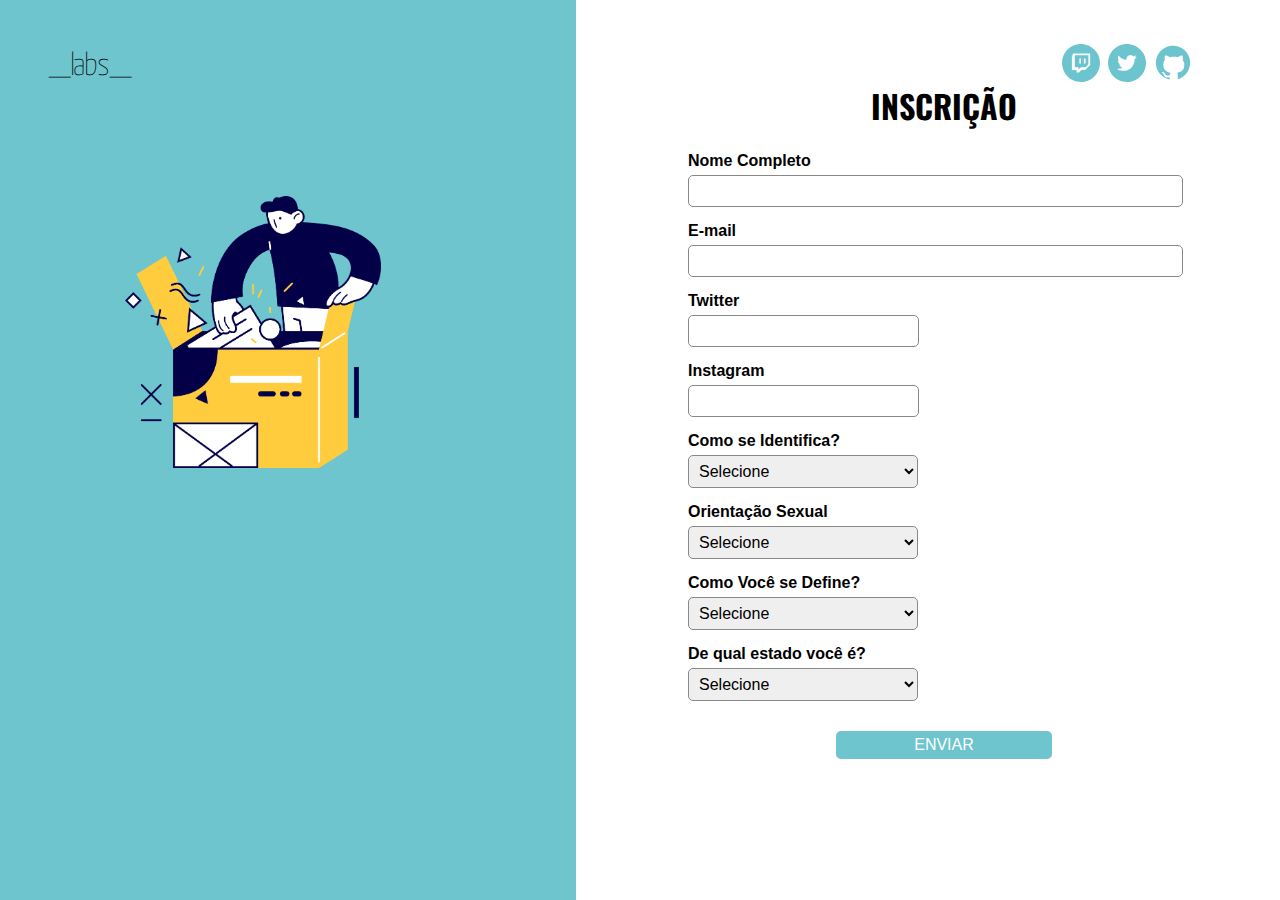
==== subscription.html @ 52266331 "Registration page added and minor alterations on the index" ====
<!DOCTYPE html>
<html lang="en">
<head>
    <meta charset="UTF-8">
    <meta http-equiv="X-UA-Compatible" content="IE=edge">
    <meta name="viewport" content="width=device-width, initial-scale=1.0">
    <link rel="stylesheet" href="css/index.css">
    <link rel="preconnect" href="https://fonts.googleapis.com">
    <link rel="preconnect" href="https://fonts.gstatic.com" crossorigin>
    <link href="https://fonts.googleapis.com/css2?family=Oswald&family=Yanone+Kaffeesatz&familysvg=Roboto&display&display=swap" rel="stylesheet">
    <title>Inscrição</title>
</head>
<body class="subscription">
    <header class="container">
        <div class="col-left">
            <a href="http://blog.dunderlabs.com"><p class="logo-dunder">__labs__</p></a>
        </div>
        <div class="col-right subscription icons-top">
            <a href="https://github.com/dunderlabs"><img class="icon" src="css\images\github.svg" alt="github"></a>
            <a href="https://twitter.com/dunderlabs"><img class="icon" src="css\images\twitter.svg" alt="twitter"></a>
            <a href="https://www.twitch.tv/dunderlabs"><img class="icon" src="css\images\twitch.svg" alt="twitch"></a>
        </div>
    </header>

    <div class="container">
        <div class="col-left imagem">
            <img class="index-images img1" src="css/images/image3.png">
        </div>
        <div class="col-right">
            <h1 id="titulo-inscrição">INSCRIÇÃO</h1>
            <br>
            <form>
                <div>
                    <label>Nome Completo</label>
                    <input type="text" name="nome" id="nome" required>
                </div>

                <div>
                    <label>E-mail</label>
                    <input type="email" name="e-mail" id="e-mail" required>
                </div>

                <div class="group">
                    <label>Twitter</label>
                    <input type="text" name="Twitter" id="Twitter">
                </div>

                <div class="group">
                    <label>Instagram</label>
                    <input type="text" name="Instagram" id="Instagram:">
                </div>

                <div class="group">
                    <label>Como se Identifica?</label>
                    <select id="como-se-identifica" required>
                        <option selected disabled value="">Selecione</option>
                        <option>Mulher Cis</option>
                        <option>Homem Cis</option>
                        <option>Mulher Trans</option>
                        <option>Homem Trans</option>
                        <option>Não-Binarie</option>
                        <option>Prefiro não responder</option>
                    </select>
                </div>

                <div class="group">
                    <label>Orientação Sexual</label>
                    <select id="orientacao-sexual" required>
                        <option selected disabled value="">Selecione</option>
                        <option>Heterossexual</option>
                        <option>Homossexual</option>
                        <option>Bissexual</option>
                        <option>Panssexual</option>
                        <option>Assexual</option>
                        <option>Prefiro não responder</option>
                    </select>
                </div>

                <div class="group">
                    <label>Como Você se Define?</label>
                    <select id="como-voce-se-define" required>
                        <option selected disabled value="">Selecione</option>
                        <option>Amarela</option>
                        <option>Branca</option>
                        <option>Indígena</option>
                        <option>Negra</option>
                        <option>Parda</option>
                        <option>Prefiro não responder</option>
                    </select>
                </div>

                <div class="group">
                    <label>De qual estado você é?</label>
                    <select id="de-que-estado-voce-e" required>
                        <option selected disabled value="">Selecione</option>
                        <option>AC</option>   
                        <option>AL</option>
                        <option>AP</option>
                        <option>AM</option>
                        <option>BA</option>
                        <option>CE</option>
                        <option>DF</option>
                        <option>ES</option>
                        <option>GO</option>
                        <option>MA</option>
                        <option>MS</option>
                        <option>MT</option>
                        <option>MG</option>
                        <option>PA</option>
                        <option>PB</option>
                        <option>PR</option>
                        <option>PE</option>
                        <option>PI</option>
                        <option>RJ</option>
                        <option>RN</option>
                        <option>RS</option>
                        <option>RO</option>
                        <option>RR</option>
                        <option>SC</option>
                        <option>SP</option>
                        <option>SE</option>
                        <option>TO</option>
                    </select>
                </div>

                <div>
                    <button type="submit">ENVIAR</button>
                </div>

            </form>

        </div>

    </div>

</body>
---- css/index.css ----
* {
    margin: 0;
	padding: 0;
	border: 0;
	font-size: 100%;
	font: inherit;
	vertical-align: baseline;
}

body {   
    background-image: linear-gradient(to right, white 55%, #6ec5ce 45%);
    font-family: 'Roboto', sans-serif;
}

body.subscription {   
    background-image: linear-gradient(to right,#6ec5ce 45%, white 45%);
    font-family: 'Roboto', sans-serif;
}

.container{
    display: flex;
    width: 100%;
    height: 90%;
}


/* COLUNA ESQUERDA */

.col-left > a {
    text-decoration: none;
}

.logo-dunder {
    font-family: 'Yanone Kaffeesatz', sans-serif;
    font-weight: 300;
    font-size: 2em;
    font-weight: 150;
    color: black;
    letter-spacing: -1.2px;
}

.col-left{
    width: 50%;
    height: 100%;
    text-align: left;
    padding-left: 3em;
    padding-top: 50px
}

.main-title{
    font-weight: 300;
    font-size: 2em;
    font-weight: 150;
    color: black;
    letter-spacing: -1.2px;
    font-family: 'Oswald', sans-serif;
    margin-bottom: 0.5em;
}

.main-area-text{
    display: flex;
    flex-direction: column;
    height: 100%;
}

.main-area-text > p {
    width: 80%;
    font-size: 1.2em;
    margin-bottom: 1em;
}

.index-main-text > a {
    text-decoration: none;
    color: black;
    font-family: 'Roboto', sans-serif;
}

.index-main-text > a:hover{
    text-decoration: underline;
    color: #6ec5ce;
}

.connect-button{
    display: flex;
    flex-wrap: nowrap;
    align-items: center;
    text-transform: uppercase;
}

.connect-button > p {
    font-size: 1em;
    text-decoration: none;
    font-weight: 600;
    margin-left: 1%;
    color: black;
}

.connect-button > p:hover{
    text-decoration: underline;
    color: #6ec5ce;
}


.icon-git-hub-connect{
    width: 1.5em;
}

/* COLUNA DIREITA */

.col-right {
    width: 40%;
    margin-right: 3em;
}

.subscription .icon {
    filter: invert(80%) sepia(39%) saturate(446%) hue-rotate(135deg) brightness(85%) contrast(88%);
}

.icon {
    filter: invert(100%) sepia(0%) saturate(0%) hue-rotate(93deg) brightness(103%) contrast(103%);
    width: 2.4em;
    float: right;
    padding-top: 44px;
    padding-right: 1.5%;
}

.all-images{
    display: flex;
    flex-direction: row;
    justify-content: flex-end;
    align-items: flex-end;
    margin-top: 15%;
}
.img1{
    width: 40%;
}

.subscription .img1{
    margin-left: 12%;
    margin-top: 10%;
}

.img2{
    width: 30%;
}

#titulo-inscrição{
    text-align: center;
    font-family: 'Oswald', sans-serif;
    font-size: 2em;
    font-weight: 900;
    color: #000000;
}

form label{
    display: block;
    margin: 5px 0;
    font-weight: bold;
}

form input{
    width: 94%;
}

form select{
    width: 100%;
}

form input, form select{
    border: 1px solid #898989;
    padding: 6px;
    border-radius: 5px;
    margin-bottom: 10px;
}

.group{
    display: inline-grid;
    width: 45%;
    margin: 0 24px 0 0;
}

form button[type="submit"]{
    display: table;
    margin: 20px auto 0 auto;
    border-radius: 5px;
    background-color: #6ec5ce;
    padding: 5px 78px;
    color: #fff;
}
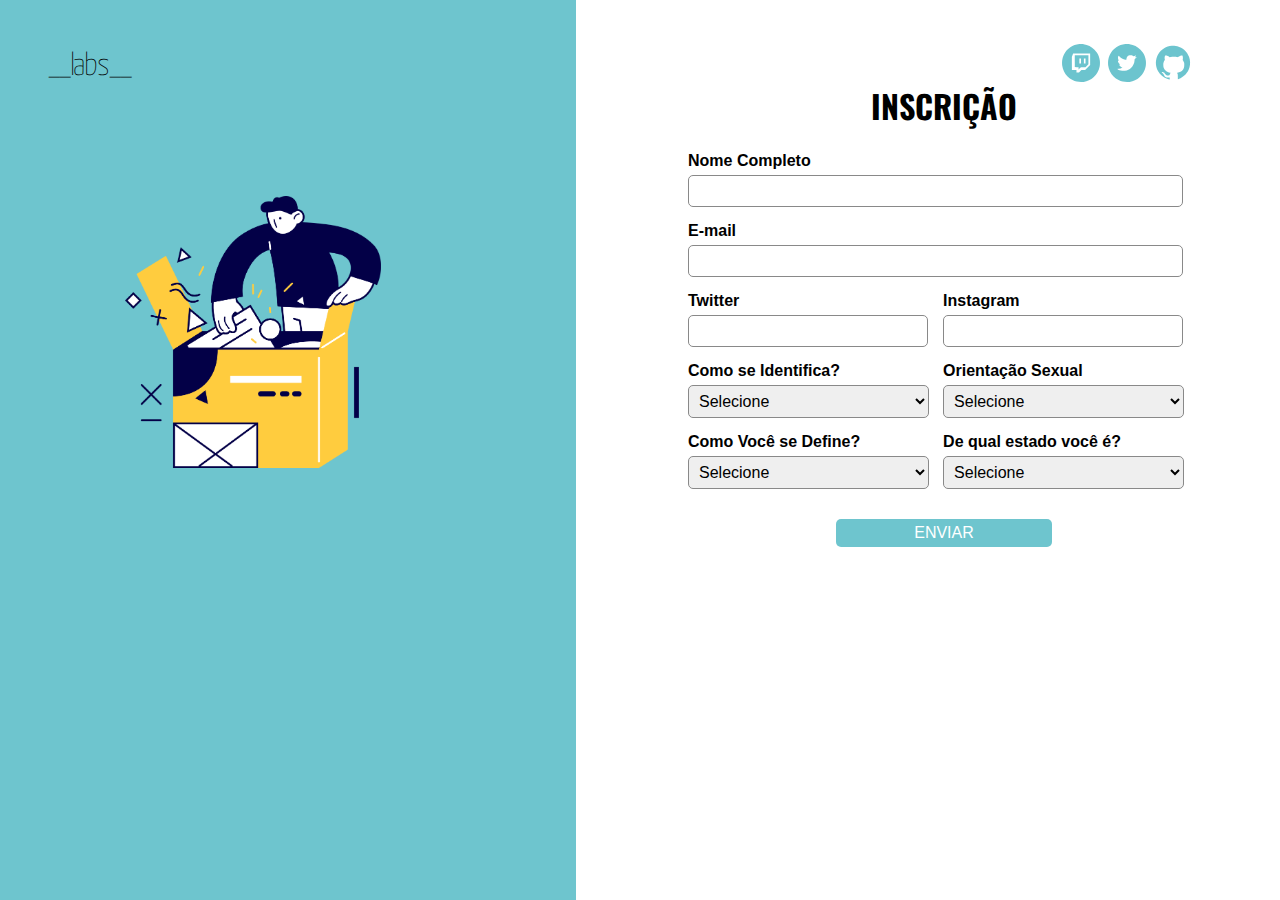
==== commit 0cc83616: "the littlest of minor changes" ====
--- a/subscription.html
+++ b/subscription.html
@@ -24,7 +24,7 @@
 
     <div class="container">
         <div class="col-left imagem">
-            <img class="index-images img1" src="css/images/image3.png">
+            <a href="index.html"><img class="index-images img1" src="css/images/image3.png"></a>
         </div>
         <div class="col-right">
             <h1 id="titulo-inscrição">INSCRIÇÃO</h1>
--- a/css/index.css
+++ b/css/index.css
@@ -175,8 +175,8 @@
 
 .group{
     display: inline-grid;
-    width: 45%;
-    margin: 0 24px 0 0;
+    width: 47%;
+    margin: 0 10px 0 0;
 }
 
 form button[type="submit"]{
